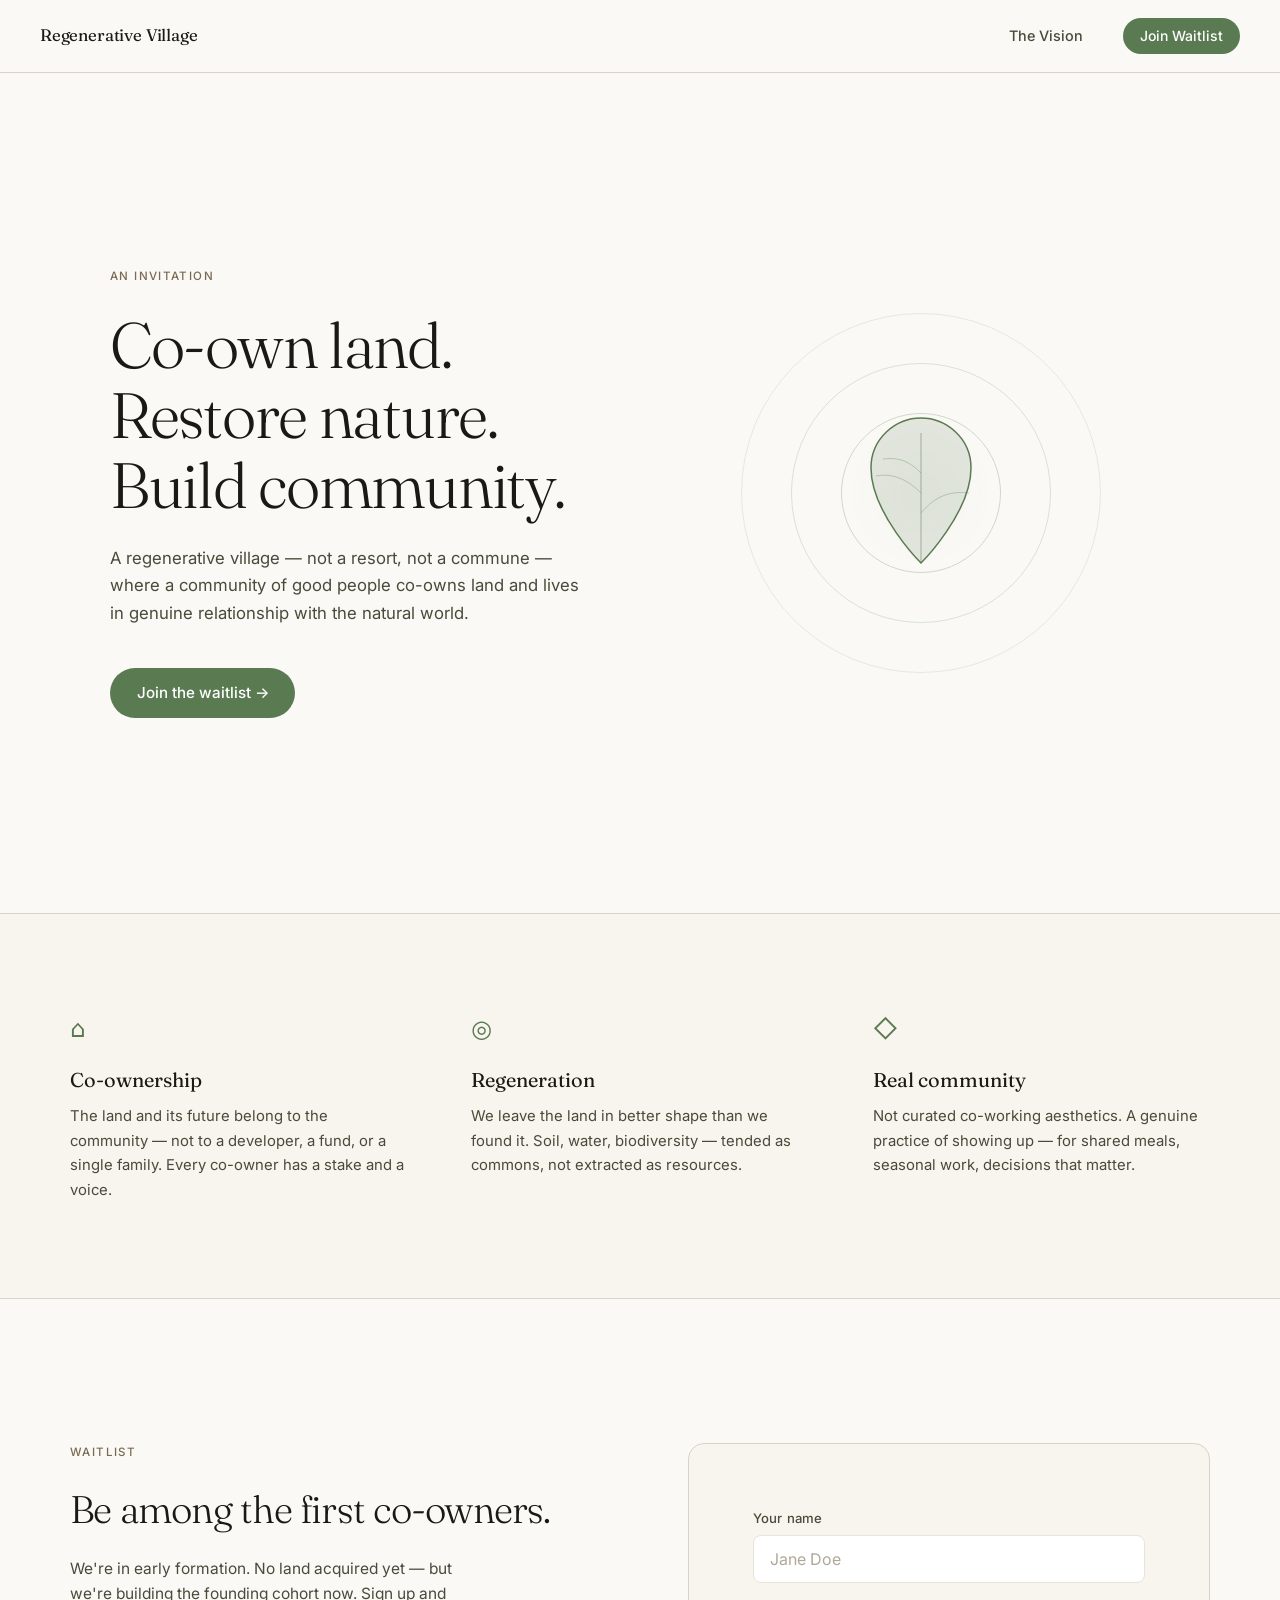
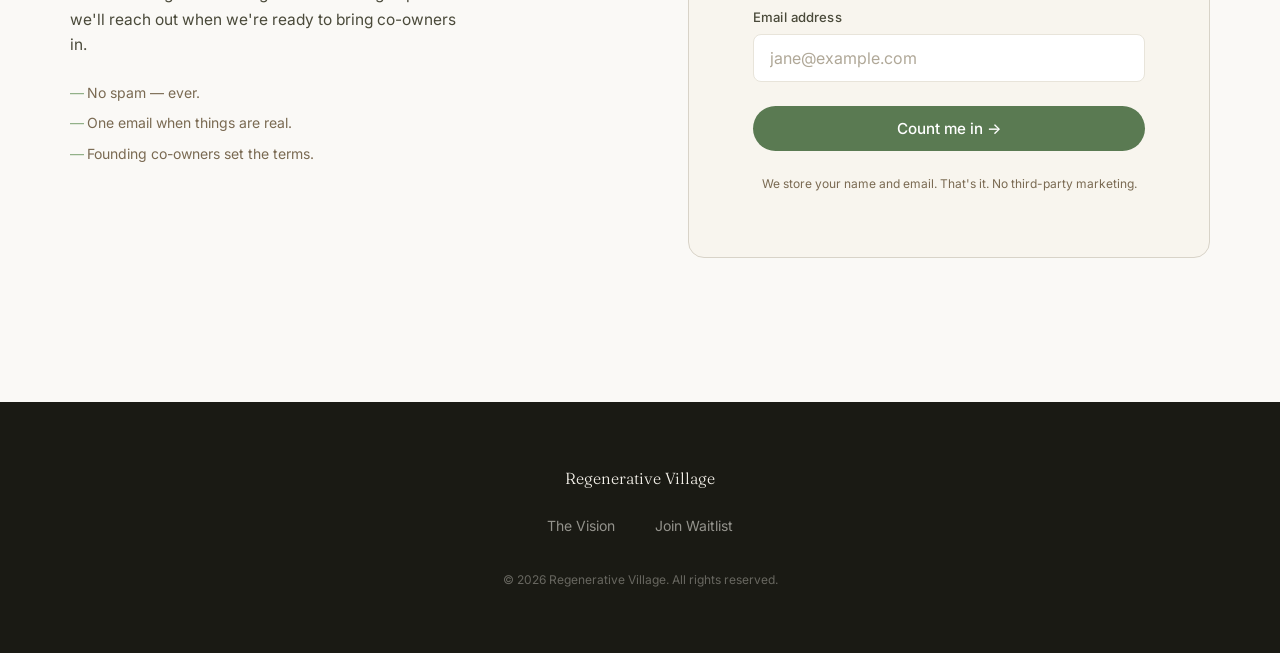
==== index.html @ 76d9a16f "Add Regenerative Village public website v1 - Hero section with mission statement and leaf illustrati" ====
<!DOCTYPE html>
<html lang="en">
<head>
  <meta charset="UTF-8">
  <meta name="viewport" content="width=device-width, initial-scale=1.0">
  <title>Regenerative Village — Co-own land. Restore nature. Build community.</title>
  <meta name="description" content="A community co-owned regenerative village where people and nature thrive together. Join the waitlist.">
  <link rel="preconnect" href="https://fonts.googleapis.com">
  <link rel="preconnect" href="https://fonts.gstatic.com" crossorigin>
  <link href="https://fonts.googleapis.com/css2?family=Fraunces:ital,opsz,wght@0,9..144,300;0,9..144,400;1,9..144,300&family=Inter:wght@400;500&display=swap" rel="stylesheet">
  <link rel="stylesheet" href="styles.css">
</head>
<body>

  <nav class="nav">
    <a href="/" class="nav-logo">Regenerative Village</a>
    <div class="nav-links">
      <a href="/about.html">The Vision</a>
      <a href="#waitlist" class="nav-cta">Join Waitlist</a>
    </div>
  </nav>

  <!-- Hero -->
  <section class="hero">
    <div class="hero-content">
      <p class="hero-eyebrow">An invitation</p>
      <h1 class="hero-headline">
        Co-own land.<br>
        Restore nature.<br>
        Build community.
      </h1>
      <p class="hero-sub">
        A regenerative village — not a resort, not a commune — where a community of
        good people co-owns land and lives in genuine relationship with the natural world.
      </p>
      <a href="#waitlist" class="btn-primary">Join the waitlist →</a>
    </div>
    <div class="hero-visual" aria-hidden="true">
      <div class="hero-ring hero-ring--1"></div>
      <div class="hero-ring hero-ring--2"></div>
      <div class="hero-ring hero-ring--3"></div>
      <div class="hero-leaf">
        <svg viewBox="0 0 120 160" fill="none" xmlns="http://www.w3.org/2000/svg">
          <path d="M60 150 C60 150 10 100 10 55 C10 25 35 5 60 5 C85 5 110 25 110 55 C110 100 60 150 60 150Z" fill="currentColor" opacity="0.15"/>
          <path d="M60 150 C60 150 10 100 10 55 C10 25 35 5 60 5 C85 5 110 25 110 55 C110 100 60 150 60 150Z" stroke="currentColor" stroke-width="1.5" fill="none"/>
          <line x1="60" y1="150" x2="60" y2="20" stroke="currentColor" stroke-width="1" opacity="0.5"/>
          <path d="M60 80 C45 65 30 60 15 63" stroke="currentColor" stroke-width="0.8" opacity="0.4"/>
          <path d="M60 100 C75 82 90 78 108 80" stroke="currentColor" stroke-width="0.8" opacity="0.4"/>
          <path d="M60 60 C48 48 38 44 22 46" stroke="currentColor" stroke-width="0.8" opacity="0.4"/>
        </svg>
      </div>
    </div>
  </section>

  <!-- Pillars -->
  <section class="pillars">
    <div class="pillars-inner">
      <div class="pillar">
        <div class="pillar-icon">⌂</div>
        <h3>Co-ownership</h3>
        <p>The land and its future belong to the community — not to a developer, a fund, or a single family. Every co-owner has a stake and a voice.</p>
      </div>
      <div class="pillar">
        <div class="pillar-icon">◎</div>
        <h3>Regeneration</h3>
        <p>We leave the land in better shape than we found it. Soil, water, biodiversity — tended as commons, not extracted as resources.</p>
      </div>
      <div class="pillar">
        <div class="pillar-icon">◇</div>
        <h3>Real community</h3>
        <p>Not curated co-working aesthetics. A genuine practice of showing up — for shared meals, seasonal work, decisions that matter.</p>
      </div>
    </div>
  </section>

  <!-- Waitlist -->
  <section class="waitlist" id="waitlist">
    <div class="waitlist-inner">
      <div class="waitlist-copy">
        <p class="section-label">Waitlist</p>
        <h2>Be among the first co-owners.</h2>
        <p class="waitlist-sub">
          We're in early formation. No land acquired yet — but we're building the founding cohort now.
          Sign up and we'll reach out when we're ready to bring co-owners in.
        </p>
        <ul class="waitlist-promise">
          <li>No spam — ever.</li>
          <li>One email when things are real.</li>
          <li>Founding co-owners set the terms.</li>
        </ul>
      </div>
      <div class="waitlist-form-wrap">
        <form action="https://formsubmit.co/shameekc@gmail.com" method="POST" class="waitlist-form" id="waitlist-form">
          <input type="hidden" name="_subject" value="New Regenerative Village waitlist signup">
          <input type="hidden" name="_next" value="https://shameekc.github.io/regenerative-village/?joined=true">
          <input type="hidden" name="_captcha" value="false">
          <p class="hidden-field"><label>Don't fill this out: <input name="_honey"></label></p>

          <div class="field">
            <label for="name">Your name</label>
            <input
              type="text"
              id="name"
              name="name"
              placeholder="Jane Doe"
              required
              autocomplete="name"
            >
          </div>
          <div class="field">
            <label for="email">Email address</label>
            <input
              type="email"
              id="email"
              name="email"
              placeholder="jane@example.com"
              required
              autocomplete="email"
            >
          </div>
          <button type="submit" class="btn-primary btn-full">Count me in →</button>
          <p class="form-legal">We store your name and email. That's it. No third-party marketing.</p>
        </form>
        <div class="form-success" id="form-success" aria-live="polite" hidden>
          <div class="success-icon">✓</div>
          <h3>You're on the list.</h3>
          <p>We'll be in touch when the founding cohort opens. Thank you for caring about this.</p>
        </div>
      </div>
    </div>
  </section>

  <!-- Footer -->
  <footer class="footer">
    <div class="footer-inner">
      <a href="/" class="footer-logo">Regenerative Village</a>
      <nav class="footer-nav">
        <a href="/about.html">The Vision</a>
        <a href="#waitlist">Join Waitlist</a>
      </nav>
      <p class="footer-copy">© 2026 Regenerative Village. All rights reserved.</p>
    </div>
  </footer>

  <script>
    // Show success state when redirected back after form submit
    const params = new URLSearchParams(window.location.search);
    if (params.get('joined') === 'true') {
      const form = document.getElementById('waitlist-form');
      const success = document.getElementById('form-success');
      if (form && success) {
        form.hidden = true;
        success.hidden = false;
      }
      const waitlistSection = document.getElementById('waitlist');
      if (waitlistSection) {
        setTimeout(() => waitlistSection.scrollIntoView({ behavior: 'smooth', block: 'start' }), 100);
      }
    }
  </script>
</body>
</html>
---- styles.css ----
/* ===== Design Tokens ===== */
:root {
  --color-ink: #1a1a14;
  --color-ink-soft: #4a4a3a;
  --color-bark: #7a6a52;
  --color-sage: #5a7a52;
  --color-sage-light: #8aab80;
  --color-earth: #c4a97a;
  --color-cream: #f8f5ee;
  --color-offwhite: #faf9f6;
  --color-white: #ffffff;
  --color-mist: #e8e4da;
  --color-border: #d8d3c8;

  --font-serif: 'Fraunces', Georgia, serif;
  --font-sans: 'Inter', system-ui, sans-serif;

  --space-xs: 0.5rem;
  --space-sm: 1rem;
  --space-md: 1.5rem;
  --space-lg: 2.5rem;
  --space-xl: 4rem;
  --space-2xl: 6rem;
  --space-3xl: 9rem;

  --radius-sm: 4px;
  --radius-md: 8px;
  --radius-lg: 16px;
  --radius-full: 9999px;

  --max-width: 1140px;
  --text-max: 660px;

  --transition: 200ms ease;
}

/* ===== Reset ===== */
*, *::before, *::after {
  box-sizing: border-box;
  margin: 0;
  padding: 0;
}

html {
  scroll-behavior: smooth;
  -webkit-font-smoothing: antialiased;
}

body {
  background: var(--color-offwhite);
  color: var(--color-ink);
  font-family: var(--font-sans);
  font-size: 1rem;
  line-height: 1.6;
}

img, svg { display: block; max-width: 100%; }

a {
  color: var(--color-sage);
  text-decoration: none;
  transition: color var(--transition);
}
a:hover { color: var(--color-ink); }

/* ===== Utilities ===== */
.section-label {
  font-family: var(--font-sans);
  font-size: 0.72rem;
  font-weight: 500;
  letter-spacing: 0.12em;
  text-transform: uppercase;
  color: var(--color-bark);
  margin-bottom: var(--space-md);
}

.hidden-field { display: none; }

/* ===== Buttons ===== */
.btn-primary {
  display: inline-flex;
  align-items: center;
  gap: 0.25em;
  background: var(--color-sage);
  color: var(--color-white);
  font-family: var(--font-sans);
  font-size: 0.95rem;
  font-weight: 500;
  padding: 0.85em 1.75em;
  border-radius: var(--radius-full);
  border: none;
  cursor: pointer;
  transition: background var(--transition), transform var(--transition);
  text-decoration: none;
}

.btn-primary:hover {
  background: var(--color-ink);
  color: var(--color-white);
  transform: translateY(-1px);
}

.btn-full {
  width: 100%;
  justify-content: center;
}

/* ===== Navigation ===== */
.nav {
  position: sticky;
  top: 0;
  z-index: 100;
  display: flex;
  align-items: center;
  justify-content: space-between;
  padding: 1.1rem var(--space-lg);
  background: rgba(250, 249, 246, 0.92);
  backdrop-filter: blur(12px);
  -webkit-backdrop-filter: blur(12px);
  border-bottom: 1px solid var(--color-border);
}

.nav-logo {
  font-family: var(--font-serif);
  font-size: 1.05rem;
  font-weight: 400;
  color: var(--color-ink);
  letter-spacing: -0.01em;
}
.nav-logo:hover { color: var(--color-sage); }

.nav-links {
  display: flex;
  align-items: center;
  gap: var(--space-lg);
}

.nav-links a {
  font-size: 0.9rem;
  font-weight: 500;
  color: var(--color-ink-soft);
}

.nav-links a:hover { color: var(--color-ink); }

.nav-active {
  color: var(--color-ink) !important;
  border-bottom: 2px solid var(--color-sage);
  padding-bottom: 2px;
}

.nav-cta {
  background: var(--color-sage);
  color: var(--color-white) !important;
  padding: 0.5em 1.2em;
  border-radius: var(--radius-full);
  font-size: 0.875rem !important;
  transition: background var(--transition);
}
.nav-cta:hover {
  background: var(--color-ink) !important;
  color: var(--color-white) !important;
}

/* ===== Hero ===== */
.hero {
  min-height: calc(100svh - 60px);
  display: grid;
  grid-template-columns: 1fr 1fr;
  align-items: center;
  max-width: var(--max-width);
  margin: 0 auto;
  padding: var(--space-3xl) var(--space-lg);
  gap: var(--space-xl);
}

.hero-eyebrow {
  font-size: 0.72rem;
  font-weight: 500;
  letter-spacing: 0.12em;
  text-transform: uppercase;
  color: var(--color-bark);
  margin-bottom: var(--space-md);
}

.hero-headline {
  font-family: var(--font-serif);
  font-size: clamp(2.5rem, 5vw, 4rem);
  font-weight: 300;
  line-height: 1.1;
  letter-spacing: -0.02em;
  color: var(--color-ink);
  margin-bottom: var(--space-md);
}

.hero-sub {
  font-size: 1.05rem;
  color: var(--color-ink-soft);
  max-width: 44ch;
  line-height: 1.65;
  margin-bottom: var(--space-lg);
}

/* Hero visual */
.hero-visual {
  position: relative;
  display: flex;
  align-items: center;
  justify-content: center;
  height: 480px;
}

.hero-ring {
  position: absolute;
  border-radius: 50%;
  border: 1px solid var(--color-sage-light);
}

.hero-ring--1 {
  width: 360px;
  height: 360px;
  opacity: 0.2;
}
.hero-ring--2 {
  width: 260px;
  height: 260px;
  opacity: 0.3;
}
.hero-ring--3 {
  width: 160px;
  height: 160px;
  opacity: 0.4;
  background: radial-gradient(circle, rgba(90,122,82,0.08) 0%, transparent 70%);
}

.hero-leaf {
  width: 120px;
  color: var(--color-sage);
  z-index: 1;
}

/* ===== Pillars ===== */
.pillars {
  background: var(--color-cream);
  border-top: 1px solid var(--color-border);
  border-bottom: 1px solid var(--color-border);
  padding: var(--space-2xl) var(--space-lg);
}

.pillars-inner {
  max-width: var(--max-width);
  margin: 0 auto;
  display: grid;
  grid-template-columns: repeat(3, 1fr);
  gap: var(--space-xl);
}

.pillar-icon {
  font-size: 1.5rem;
  color: var(--color-sage);
  margin-bottom: var(--space-sm);
}

.pillar h3 {
  font-family: var(--font-serif);
  font-size: 1.25rem;
  font-weight: 400;
  color: var(--color-ink);
  margin-bottom: var(--space-xs);
}

.pillar p {
  font-size: 0.93rem;
  color: var(--color-ink-soft);
  line-height: 1.65;
}

/* ===== Waitlist ===== */
.waitlist {
  padding: var(--space-3xl) var(--space-lg);
}

.waitlist-inner {
  max-width: var(--max-width);
  margin: 0 auto;
  display: grid;
  grid-template-columns: 1fr 1fr;
  gap: var(--space-2xl);
  align-items: start;
}

.waitlist-copy h2 {
  font-family: var(--font-serif);
  font-size: clamp(1.75rem, 3vw, 2.5rem);
  font-weight: 300;
  line-height: 1.2;
  letter-spacing: -0.02em;
  color: var(--color-ink);
  margin-bottom: var(--space-md);
}

.waitlist-sub {
  font-size: 0.97rem;
  color: var(--color-ink-soft);
  line-height: 1.65;
  max-width: 40ch;
  margin-bottom: var(--space-md);
}

.waitlist-promise {
  list-style: none;
  display: flex;
  flex-direction: column;
  gap: 0.5rem;
}

.waitlist-promise li {
  font-size: 0.875rem;
  color: var(--color-bark);
  padding-left: 1.2em;
  position: relative;
}

.waitlist-promise li::before {
  content: '—';
  position: absolute;
  left: 0;
  color: var(--color-sage-light);
}

/* Form */
.waitlist-form-wrap {
  background: var(--color-cream);
  border: 1px solid var(--color-border);
  border-radius: var(--radius-lg);
  padding: var(--space-xl);
}

.waitlist-form {
  display: flex;
  flex-direction: column;
  gap: var(--space-md);
}

.field {
  display: flex;
  flex-direction: column;
  gap: 0.4em;
}

.field label {
  font-size: 0.82rem;
  font-weight: 500;
  color: var(--color-ink-soft);
  letter-spacing: 0.01em;
}

.field input {
  font-family: var(--font-sans);
  font-size: 1rem;
  color: var(--color-ink);
  background: var(--color-white);
  border: 1.5px solid var(--color-mist);
  border-radius: var(--radius-md);
  padding: 0.8em 1em;
  transition: border-color var(--transition), box-shadow var(--transition);
  outline: none;
  width: 100%;
}

.field input::placeholder {
  color: #b0a898;
}

.field input:focus {
  border-color: var(--color-sage);
  box-shadow: 0 0 0 3px rgba(90, 122, 82, 0.12);
}

.form-legal {
  font-size: 0.75rem;
  color: var(--color-bark);
  text-align: center;
  line-height: 1.5;
}

/* Success state */
.form-success {
  text-align: center;
  padding: var(--space-xl) var(--space-md);
}

.success-icon {
  width: 52px;
  height: 52px;
  border-radius: 50%;
  background: var(--color-sage);
  color: white;
  font-size: 1.25rem;
  display: flex;
  align-items: center;
  justify-content: center;
  margin: 0 auto var(--space-md);
}

.form-success h3 {
  font-family: var(--font-serif);
  font-size: 1.5rem;
  font-weight: 400;
  color: var(--color-ink);
  margin-bottom: var(--space-xs);
}

.form-success p {
  font-size: 0.93rem;
  color: var(--color-ink-soft);
  line-height: 1.6;
}

/* ===== About page ===== */
.about-hero {
  background: var(--color-cream);
  border-bottom: 1px solid var(--color-border);
  padding: var(--space-3xl) var(--space-lg);
}

.about-hero-inner {
  max-width: var(--text-max);
  margin: 0 auto;
}

.about-hero h1 {
  font-family: var(--font-serif);
  font-size: clamp(1.85rem, 4vw, 3rem);
  font-weight: 300;
  line-height: 1.2;
  letter-spacing: -0.02em;
  color: var(--color-ink);
}

.about-body {
  padding: var(--space-3xl) var(--space-lg);
}

.about-inner {
  max-width: var(--text-max);
  margin: 0 auto;
  display: flex;
  flex-direction: column;
  gap: var(--space-2xl);
}

.about-block h2 {
  font-family: var(--font-serif);
  font-size: 1.5rem;
  font-weight: 400;
  color: var(--color-ink);
  margin-bottom: var(--space-md);
}

.about-block p {
  font-size: 1rem;
  color: var(--color-ink-soft);
  line-height: 1.75;
  margin-bottom: 1em;
}

.about-block p:last-child { margin-bottom: 0; }

.about-block em {
  font-family: var(--font-serif);
  font-style: italic;
  color: var(--color-ink);
}

.about-block a {
  color: var(--color-sage);
  text-decoration: underline;
  text-decoration-color: rgba(90, 122, 82, 0.3);
}
.about-block a:hover {
  color: var(--color-ink);
  text-decoration-color: rgba(26, 26, 20, 0.3);
}

/* About CTA */
.about-cta {
  background: var(--color-sage);
  padding: var(--space-2xl) var(--space-lg);
  text-align: center;
}

.about-cta-inner {
  max-width: 520px;
  margin: 0 auto;
}

.about-cta h2 {
  font-family: var(--font-serif);
  font-size: 2rem;
  font-weight: 300;
  color: var(--color-white);
  margin-bottom: var(--space-sm);
}

.about-cta p {
  color: rgba(255,255,255,0.75);
  margin-bottom: var(--space-lg);
  font-size: 0.97rem;
}

.about-cta .btn-primary {
  background: var(--color-white);
  color: var(--color-sage);
}
.about-cta .btn-primary:hover {
  background: var(--color-ink);
  color: var(--color-white);
}

/* ===== Footer ===== */
.footer {
  background: var(--color-ink);
  padding: var(--space-xl) var(--space-lg);
}

.footer-inner {
  max-width: var(--max-width);
  margin: 0 auto;
  display: flex;
  flex-direction: column;
  align-items: center;
  gap: var(--space-md);
  text-align: center;
}

.footer-logo {
  font-family: var(--font-serif);
  font-size: 1rem;
  color: var(--color-cream);
  font-weight: 300;
}
.footer-logo:hover { color: var(--color-white); }

.footer-nav {
  display: flex;
  gap: var(--space-lg);
}

.footer-nav a {
  font-size: 0.875rem;
  color: rgba(248, 245, 238, 0.55);
  transition: color var(--transition);
}
.footer-nav a:hover { color: var(--color-cream); }

.footer-copy {
  font-size: 0.75rem;
  color: rgba(248, 245, 238, 0.35);
  margin-top: var(--space-xs);
}

/* ===== Responsive ===== */
@media (max-width: 900px) {
  .hero {
    grid-template-columns: 1fr;
    min-height: auto;
    padding: var(--space-2xl) var(--space-lg);
    gap: var(--space-lg);
  }

  .hero-visual {
    height: 300px;
    order: -1;
  }

  .hero-ring--1 { width: 260px; height: 260px; }
  .hero-ring--2 { width: 190px; height: 190px; }
  .hero-ring--3 { width: 120px; height: 120px; }

  .pillars-inner {
    grid-template-columns: 1fr;
    gap: var(--space-xl);
  }

  .waitlist-inner {
    grid-template-columns: 1fr;
    gap: var(--space-xl);
  }
}

@media (max-width: 600px) {
  .nav {
    padding: 1rem var(--space-sm);
  }

  .nav-links {
    gap: var(--space-md);
  }

  .hero,
  .about-hero,
  .about-body,
  .waitlist,
  .pillars {
    padding-left: var(--space-sm);
    padding-right: var(--space-sm);
  }

  .waitlist-form-wrap {
    padding: var(--space-lg) var(--space-md);
  }

  .hero-headline {
    font-size: 2.25rem;
  }

  .footer-nav {
    flex-direction: column;
    gap: var(--space-sm);
    align-items: center;
  }
}
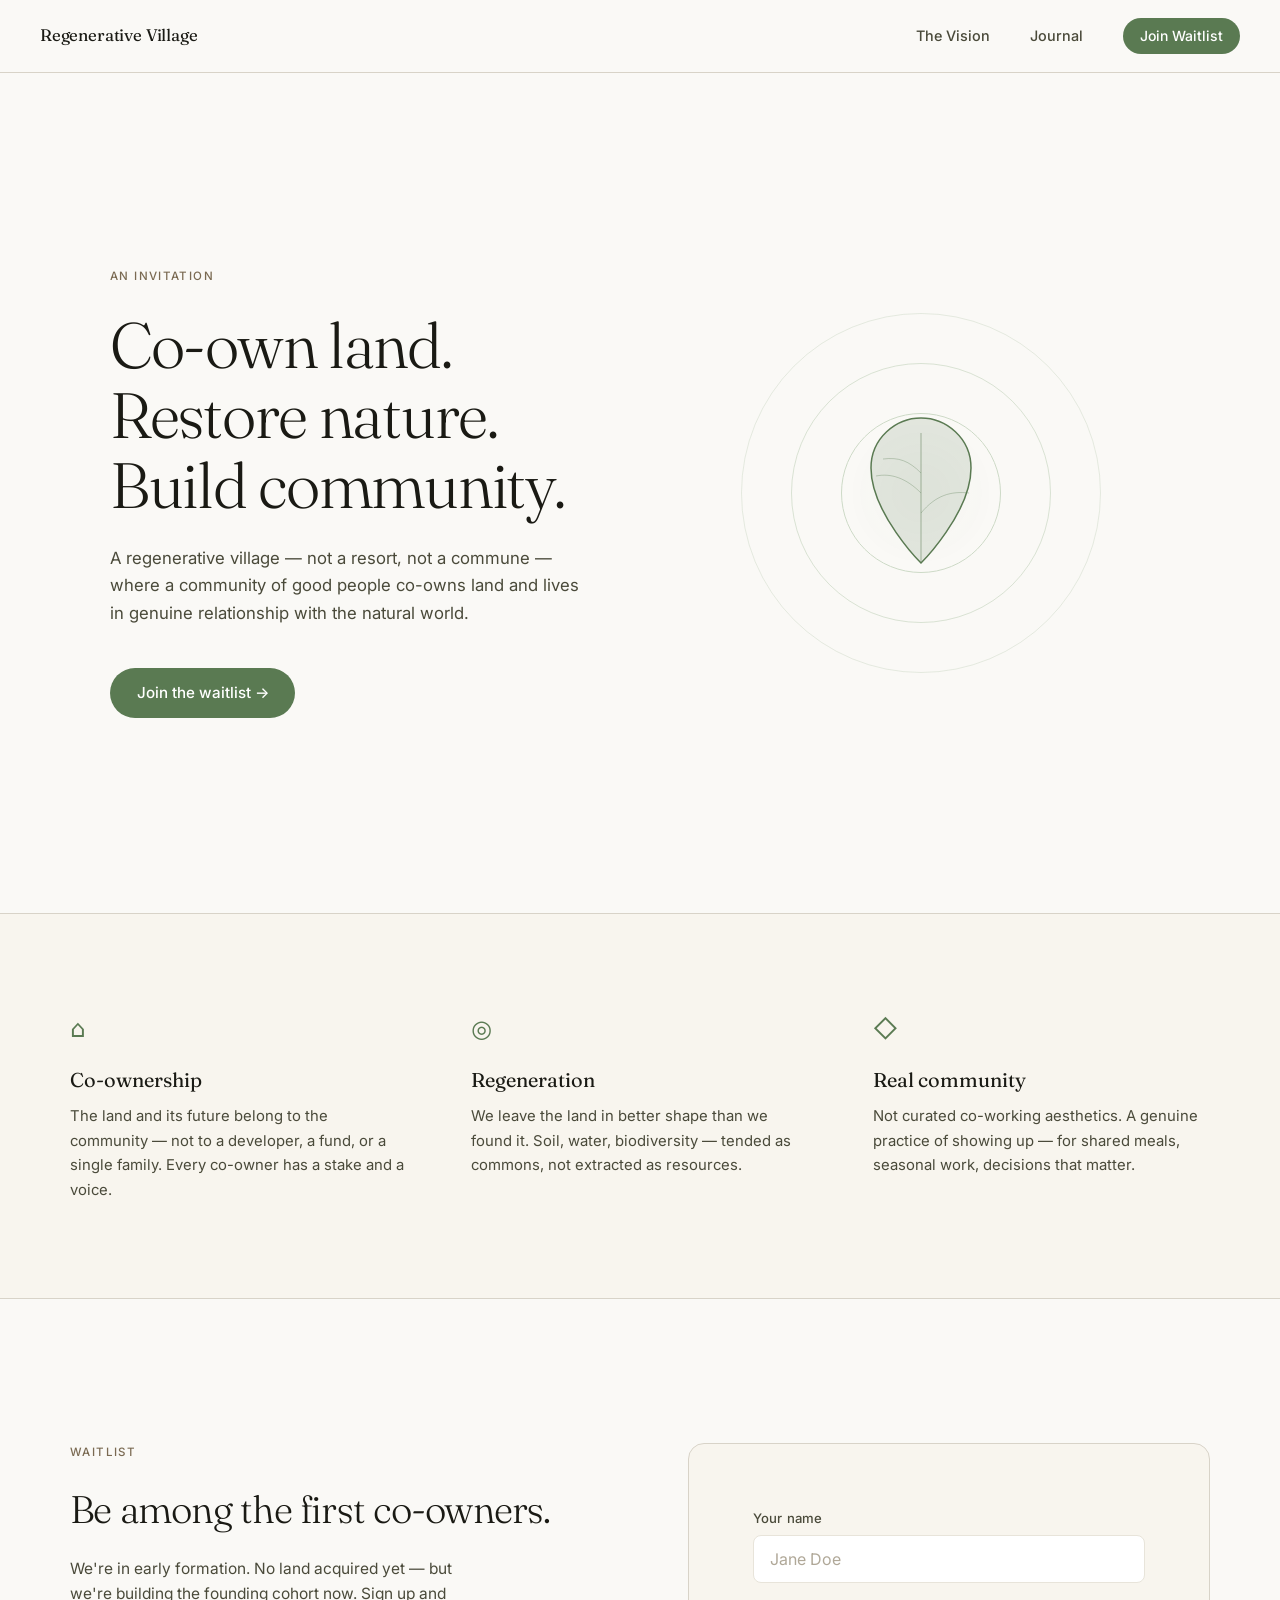
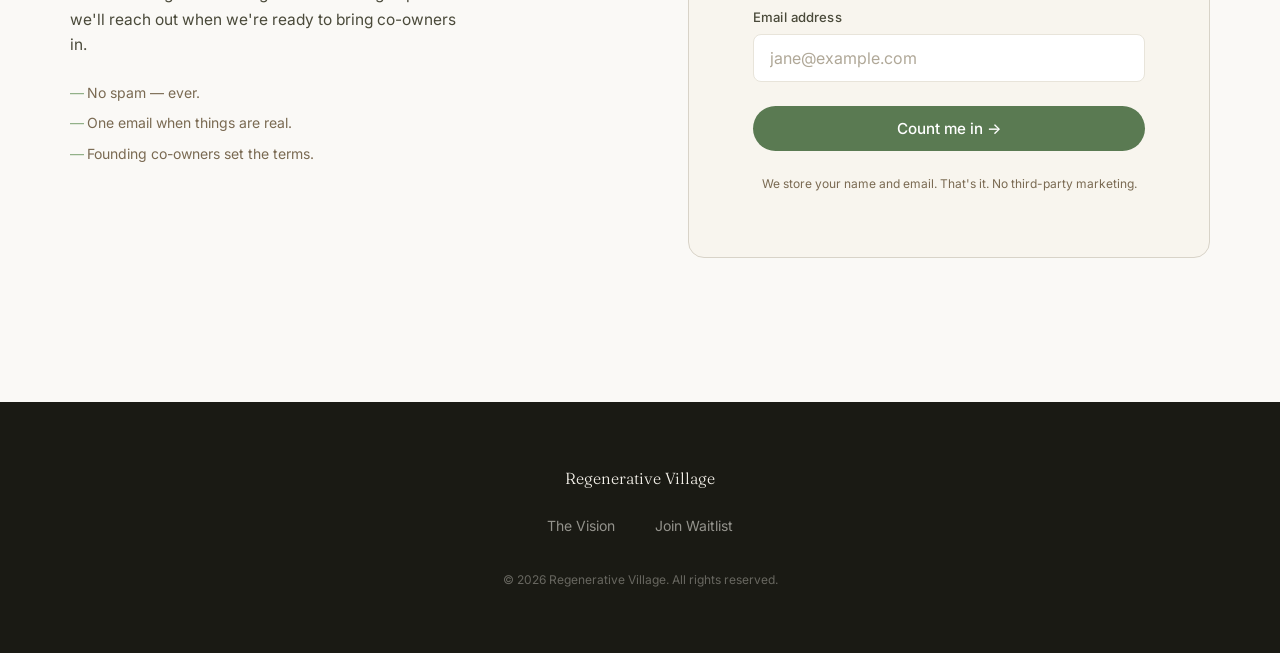
==== commit ed0db519: "feat: add Journal nav link and blog index page Adds Journal link to nav on index.html and about.html" ====
--- a/index.html
+++ b/index.html
@@ -13,14 +13,14 @@
 <body>
 
   <nav class="nav">
-    <a href="/" class="nav-logo">Regenerative Village</a>
+    <a href="." class="nav-logo">Regenerative Village</a>
     <div class="nav-links">
-      <a href="/about.html">The Vision</a>
+      <a href="about.html">The Vision</a>
+      <a href="blog/">Journal</a>
       <a href="#waitlist" class="nav-cta">Join Waitlist</a>
     </div>
   </nav>
 
-  <!-- Hero -->
   <section class="hero">
     <div class="hero-content">
       <p class="hero-eyebrow">An invitation</p>
@@ -52,7 +52,6 @@
     </div>
   </section>
 
-  <!-- Pillars -->
   <section class="pillars">
     <div class="pillars-inner">
       <div class="pillar">
@@ -73,7 +72,6 @@
     </div>
   </section>
 
-  <!-- Waitlist -->
   <section class="waitlist" id="waitlist">
     <div class="waitlist-inner">
       <div class="waitlist-copy">
@@ -95,28 +93,13 @@
           <input type="hidden" name="_next" value="https://shameekc.github.io/regenerative-village/?joined=true">
           <input type="hidden" name="_captcha" value="false">
           <p class="hidden-field"><label>Don't fill this out: <input name="_honey"></label></p>
-
           <div class="field">
             <label for="name">Your name</label>
-            <input
-              type="text"
-              id="name"
-              name="name"
-              placeholder="Jane Doe"
-              required
-              autocomplete="name"
-            >
+            <input type="text" id="name" name="name" placeholder="Jane Doe" required autocomplete="name">
           </div>
           <div class="field">
             <label for="email">Email address</label>
-            <input
-              type="email"
-              id="email"
-              name="email"
-              placeholder="jane@example.com"
-              required
-              autocomplete="email"
-            >
+            <input type="email" id="email" name="email" placeholder="jane@example.com" required autocomplete="email">
           </div>
           <button type="submit" class="btn-primary btn-full">Count me in →</button>
           <p class="form-legal">We store your name and email. That's it. No third-party marketing.</p>
@@ -130,12 +113,11 @@
     </div>
   </section>
 
-  <!-- Footer -->
   <footer class="footer">
     <div class="footer-inner">
-      <a href="/" class="footer-logo">Regenerative Village</a>
+      <a href="." class="footer-logo">Regenerative Village</a>
       <nav class="footer-nav">
-        <a href="/about.html">The Vision</a>
+        <a href="about.html">The Vision</a>
         <a href="#waitlist">Join Waitlist</a>
       </nav>
       <p class="footer-copy">© 2026 Regenerative Village. All rights reserved.</p>
@@ -143,7 +125,6 @@
   </footer>
 
   <script>
-    // Show success state when redirected back after form submit
     const params = new URLSearchParams(window.location.search);
     if (params.get('joined') === 'true') {
       const form = document.getElementById('waitlist-form');
--- a/styles.css
+++ b/styles.css
@@ -560,6 +560,116 @@
   margin-top: var(--space-xs);
 }
 
+/* ===== Blog Post ===== */
+.post-header {
+  background: var(--color-cream);
+  border-bottom: 1px solid var(--color-border);
+  padding: var(--space-3xl) var(--space-lg);
+}
+
+.post-header-inner {
+  max-width: var(--text-max);
+  margin: 0 auto;
+}
+
+.post-title {
+  font-family: var(--font-serif);
+  font-size: clamp(2rem, 4.5vw, 3.25rem);
+  font-weight: 300;
+  line-height: 1.15;
+  letter-spacing: -0.02em;
+  color: var(--color-ink);
+  margin-bottom: var(--space-md);
+}
+
+.post-meta {
+  font-size: 0.85rem;
+  color: var(--color-bark);
+  display: flex;
+  align-items: center;
+  gap: 0.5em;
+}
+
+.post-meta-sep {
+  opacity: 0.4;
+}
+
+.post-body {
+  padding: var(--space-3xl) var(--space-lg);
+}
+
+.post-body-inner {
+  max-width: var(--text-max);
+  margin: 0 auto;
+}
+
+.post-body p {
+  font-size: 1.05rem;
+  color: var(--color-ink-soft);
+  line-height: 1.8;
+  margin-bottom: 1.5em;
+}
+
+.post-body p:last-child {
+  margin-bottom: 0;
+}
+
+.post-body h2 {
+  font-family: var(--font-serif);
+  font-size: 1.6rem;
+  font-weight: 400;
+  color: var(--color-ink);
+  margin-top: var(--space-lg);
+  margin-bottom: var(--space-md);
+  letter-spacing: -0.01em;
+  line-height: 1.25;
+}
+
+.post-body strong {
+  font-weight: 500;
+  color: var(--color-ink);
+}
+
+.post-divider {
+  border: none;
+  border-top: 1px solid var(--color-border);
+  margin: var(--space-2xl) 0;
+}
+
+.post-cta {
+  background: var(--color-sage);
+  padding: var(--space-2xl) var(--space-lg);
+  text-align: center;
+}
+
+.post-cta-inner {
+  max-width: 520px;
+  margin: 0 auto;
+}
+
+.post-cta h2 {
+  font-family: var(--font-serif);
+  font-size: 2rem;
+  font-weight: 300;
+  color: var(--color-white);
+  margin-bottom: var(--space-sm);
+}
+
+.post-cta p {
+  color: rgba(255,255,255,0.75);
+  margin-bottom: var(--space-lg);
+  font-size: 0.97rem;
+}
+
+.post-cta .btn-primary {
+  background: var(--color-white);
+  color: var(--color-sage);
+}
+.post-cta .btn-primary:hover {
+  background: var(--color-ink);
+  color: var(--color-white);
+}
+
 /* ===== Responsive ===== */
 @media (max-width: 900px) {
   .hero {
